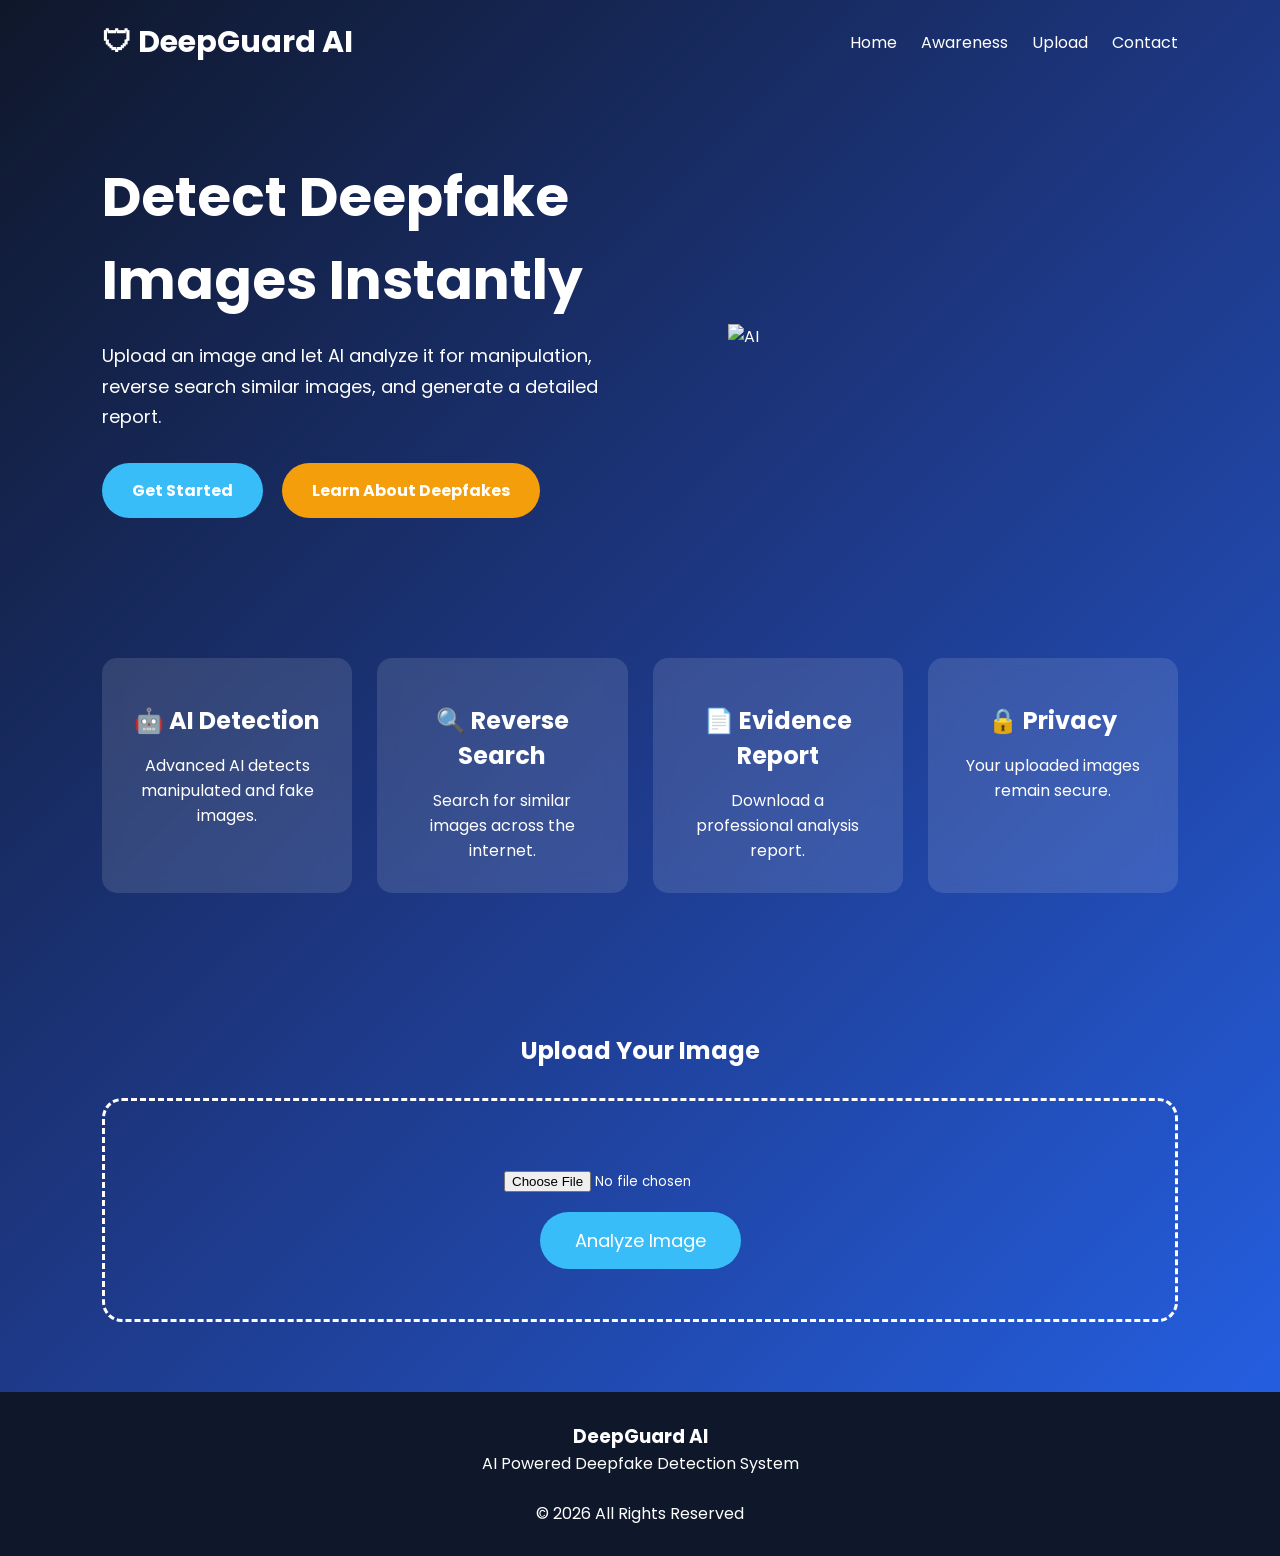
==== frontend/dashboard.html @ d9fc036c "created dashboard" ====
<!DOCTYPE html>
<html lang="en">
<head>
<meta charset="UTF-8">
<meta name="viewport" content="width=device-width, initial-scale=1.0">
<title>DeepGuard AI</title>

<link href="https://fonts.googleapis.com/css2?family=Poppins:wght@300;400;600;700&display=swap" rel="stylesheet">

<style>
*{
    margin:0;
    padding:0;
    box-sizing:border-box;
    font-family:'Poppins',sans-serif;
}

body{
    background:linear-gradient(135deg,#0f172a,#1e3a8a,#2563eb);
    color:white;
}

header{
    display:flex;
    justify-content:space-between;
    align-items:center;
    padding:20px 8%;
}

.logo{
    font-size:30px;
    font-weight:bold;
}

nav a{
    color:white;
    text-decoration:none;
    margin-left:20px;
}

.hero{
    display:flex;
    flex-wrap:wrap;
    justify-content:space-between;
    align-items:center;
    padding:70px 8%;
}

.hero-text{
    max-width:550px;
}

.hero h1{
    font-size:55px;
    margin-bottom:20px;
}

.hero p{
    font-size:18px;
    line-height:1.7;
    margin-bottom:30px;
}

.btn{
    display:inline-block;
    padding:15px 30px;
    background:#38bdf8;
    color:white;
    border-radius:50px;
    text-decoration:none;
    font-weight:bold;
    transition:.3s;
}

.btn:hover{
    background:white;
    color:#2563eb;
}
.awareness-btn{
    margin-left:15px;
    background:#f59e0b;
}

.awareness-btn:hover{
    background:white;
    color:#f59e0b;
}
@media(max-width:768px){

.awareness-btn{
    display:block;
    margin:15px auto 0;
}

}

.hero img{
    width:450px;
    max-width:100%;
}

.features{
    display:grid;
    grid-template-columns:repeat(auto-fit,minmax(250px,1fr));
    gap:25px;
    padding:70px 8%;
}

.card{
    background:rgba(255,255,255,.12);
    backdrop-filter:blur(10px);
    padding:30px;
    border-radius:15px;
    text-align:center;
    transition:.3s;
}

.card:hover{
    transform:translateY(-10px);
}

.card h2{
    margin:15px 0;
}

.upload{
    padding:70px 8%;
    text-align:center;
}

.upload-box{
    border:3px dashed white;
    border-radius:20px;
    padding:50px;
    margin-top:30px;
}

input[type=file]{
    margin:20px;
    color:white;
}

button{
    padding:15px 35px;
    border:none;
    border-radius:50px;
    background:#38bdf8;
    color:white;
    font-size:18px;
    cursor:pointer;
}

button:hover{
    background:white;
    color:#2563eb;
}

footer{
    padding:30px;
    text-align:center;
    background:#0f172a;
}

@media(max-width:768px){
.hero{
flex-direction:column;
text-align:center;
}

.hero h1{
font-size:38px;
}

.hero img{
margin-top:40px;
}
}
</style>

</head>
<body>

<header>

<div class="logo">🛡 DeepGuard AI</div>

<nav>
<a href="dashboard.html">Home</a>
<a href="awareness.html">Awareness</a>
<a href="#upload">Upload</a>
<a href="#">Contact</a>
</nav>

</header>

<section class="hero">

<div class="hero-text">

<h1>Detect Deepfake Images Instantly</h1>

<p>
Upload an image and let AI analyze it for manipulation,
reverse search similar images, and generate a detailed report.
</p>

<a href="#upload" class="btn">Get Started</a>

<a href="awareness.html" class="btn awareness-btn">
Learn About Deepfakes
</a>

</div>

<img src="https://images.unsplash.com/photo-1516321318423-f06f85e504b3?w=800" alt="AI">

</section>

<section class="features">

<div class="card">
<h2>🤖 AI Detection</h2>
<p>Advanced AI detects manipulated and fake images.</p>
</div>

<div class="card">
<h2>🔍 Reverse Search</h2>
<p>Search for similar images across the internet.</p>
</div>

<div class="card">
<h2>📄 Evidence Report</h2>
<p>Download a professional analysis report.</p>
</div>

<div class="card">
<h2>🔒 Privacy</h2>
<p>Your uploaded images remain secure.</p>
</div>

</section>

<section class="upload" id="upload">

<h1>Upload Your Image</h1>

<div class="upload-box">

<input type="file">

<br>

<button>Analyze Image</button>

</div>

</section>

<footer>

<h3>DeepGuard AI</h3>

<p>AI Powered Deepfake Detection System</p>

<br>

<p>© 2026 All Rights Reserved</p>

</footer>

</body>
</html>
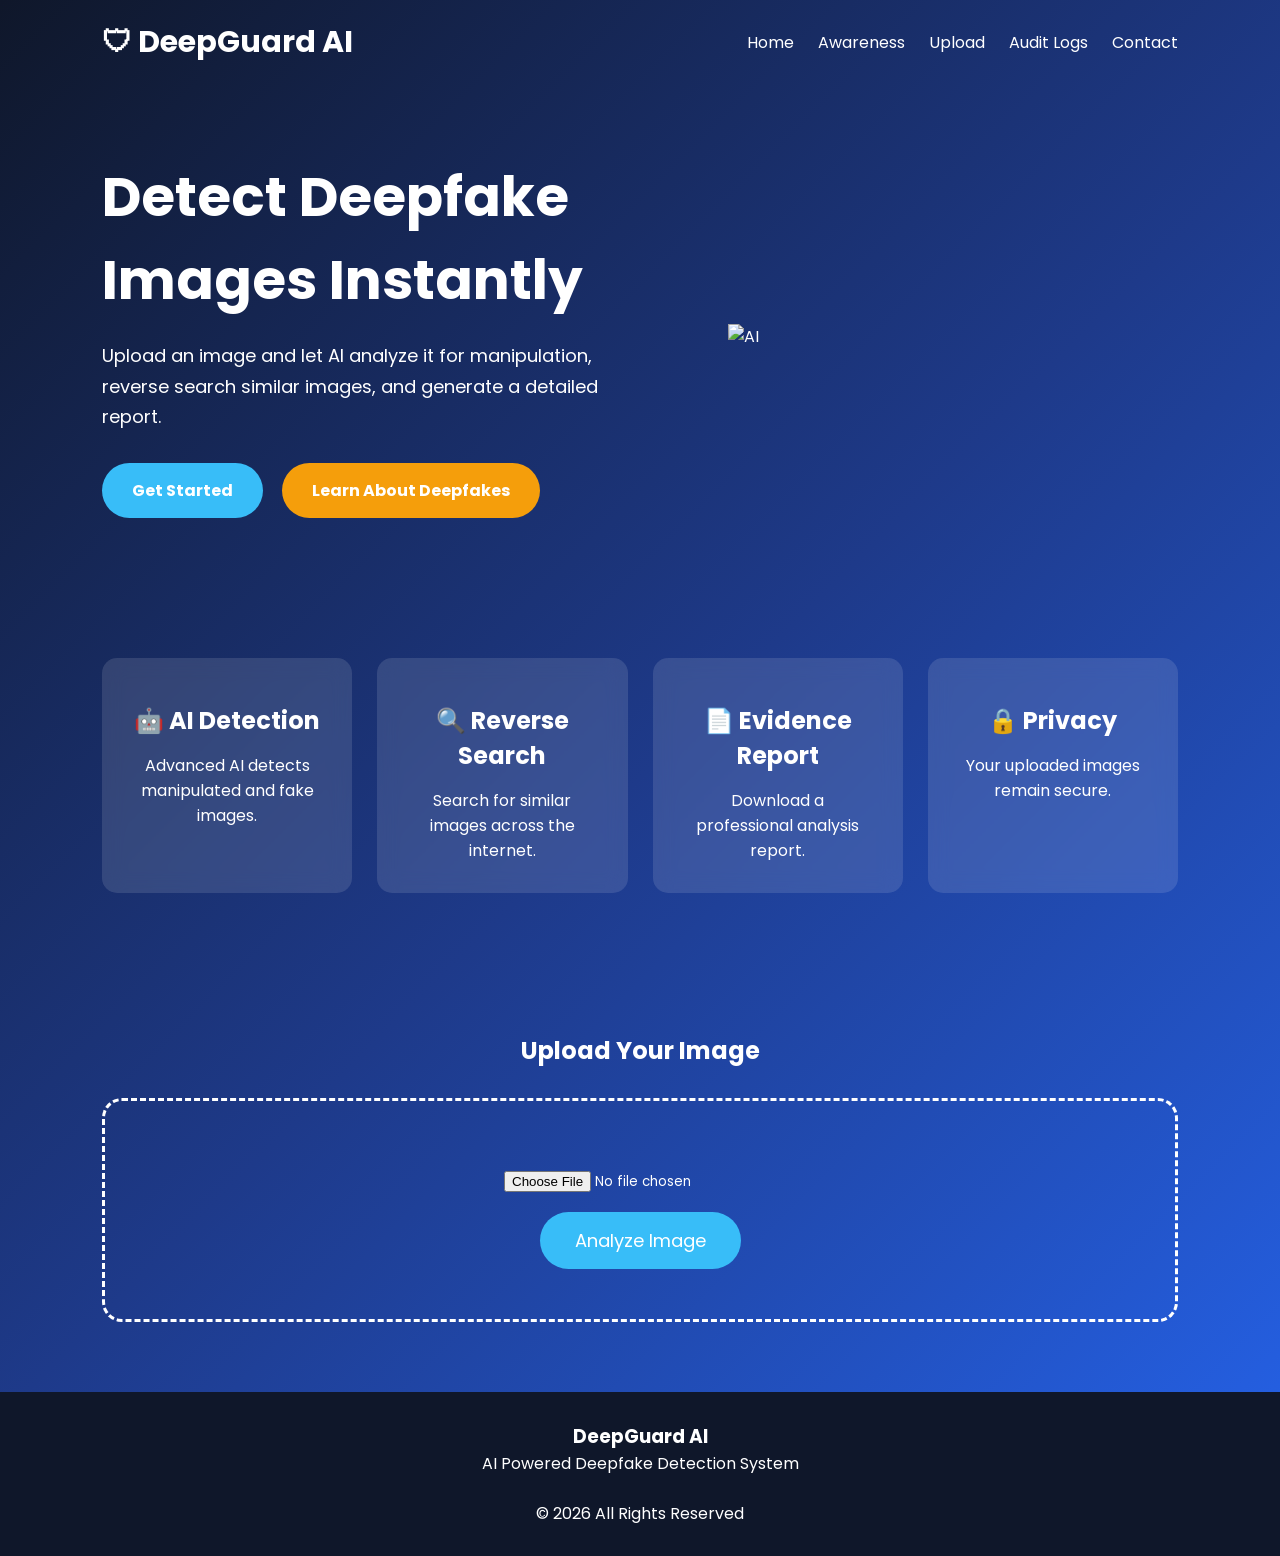
==== commit 7ad68032: "Complete DeepGuard implementation and audit logging" ====
--- a/frontend/dashboard.html
+++ b/frontend/dashboard.html
@@ -76,6 +76,7 @@
     background:white;
     color:#2563eb;
 }
+
 .awareness-btn{
     margin-left:15px;
     background:#f59e0b;
@@ -85,12 +86,13 @@
     background:white;
     color:#f59e0b;
 }
+
 @media(max-width:768px){
 
-.awareness-btn{
-    display:block;
-    margin:15px auto 0;
-}
+    .awareness-btn{
+        display:block;
+        margin:15px auto 0;
+    }
 
 }
 
@@ -162,22 +164,25 @@
 }
 
 @media(max-width:768px){
-.hero{
-flex-direction:column;
-text-align:center;
-}
-
-.hero h1{
-font-size:38px;
-}
-
-.hero img{
-margin-top:40px;
-}
+
+    .hero{
+        flex-direction:column;
+        text-align:center;
+    }
+
+    .hero h1{
+        font-size:38px;
+    }
+
+    .hero img{
+        margin-top:40px;
+    }
+
 }
 </style>
 
 </head>
+
 <body>
 
 <header>
@@ -185,10 +190,17 @@
 <div class="logo">🛡 DeepGuard AI</div>
 
 <nav>
+
 <a href="dashboard.html">Home</a>
+
 <a href="awareness.html">Awareness</a>
+
 <a href="#upload">Upload</a>
+
+<a href="audit.html">Audit Logs</a>
+
 <a href="#">Contact</a>
+
 </nav>
 
 </header>
@@ -212,30 +224,52 @@
 
 </div>
 
-<img src="https://images.unsplash.com/photo-1516321318423-f06f85e504b3?w=800" alt="AI">
+<img
+src="https://images.unsplash.com/photo-1516321318423-f06f85e504b3?w=800"
+alt="AI">
 
 </section>
 
 <section class="features">
 
 <div class="card">
+
 <h2>🤖 AI Detection</h2>
-<p>Advanced AI detects manipulated and fake images.</p>
+
+<p>
+Advanced AI detects manipulated and fake images.
+</p>
+
 </div>
 
 <div class="card">
+
 <h2>🔍 Reverse Search</h2>
-<p>Search for similar images across the internet.</p>
+
+<p>
+Search for similar images across the internet.
+</p>
+
 </div>
 
 <div class="card">
+
 <h2>📄 Evidence Report</h2>
-<p>Download a professional analysis report.</p>
+
+<p>
+Download a professional analysis report.
+</p>
+
 </div>
 
 <div class="card">
+
 <h2>🔒 Privacy</h2>
-<p>Your uploaded images remain secure.</p>
+
+<p>
+Your uploaded images remain secure.
+</p>
+
 </div>
 
 </section>
@@ -246,11 +280,20 @@
 
 <div class="upload-box">
 
-<input type="file">
+<input
+type="file"
+id="dashboardFile"
+accept="image/*">
 
 <br>
 
-<button>Analyze Image</button>
+<button
+type="button"
+id="analyzeBtn">
+
+Analyze Image
+
+</button>
 
 </div>
 
@@ -260,13 +303,421 @@
 
 <h3>DeepGuard AI</h3>
 
-<p>AI Powered Deepfake Detection System</p>
+<p>
+AI Powered Deepfake Detection System
+</p>
 
 <br>
 
-<p>© 2026 All Rights Reserved</p>
+<p>
+© 2026 All Rights Reserved
+</p>
 
 </footer>
+
+<script>
+
+const dashboardFile =
+    document.getElementById("dashboardFile");
+
+const analyzeBtn =
+    document.getElementById("analyzeBtn");
+
+
+if (analyzeBtn) {
+
+    analyzeBtn.addEventListener(
+        "click",
+        async () => {
+
+            if (!dashboardFile.files.length) {
+
+                alert(
+                    "Please select an image first."
+                );
+
+                return;
+
+            }
+
+
+            const file =
+                dashboardFile.files[0];
+
+
+            const formData =
+                new FormData();
+
+            formData.append(
+                "file",
+                file
+            );
+
+
+            analyzeBtn.disabled = true;
+
+            analyzeBtn.innerText =
+                "Analyzing...";
+
+
+            try {
+
+                const response =
+                    await fetch(
+                        "/api/analyze",
+                        {
+                            method: "POST",
+                            body: formData
+                        }
+                    );
+
+
+                const data =
+                    await response.json();
+
+
+                if (!response.ok) {
+
+                    throw new Error(
+                        data.error ||
+                        "Analysis failed."
+                    );
+
+                }
+
+
+                let resultBox =
+                    document.getElementById(
+                        "analysisResult"
+                    );
+
+
+                if (!resultBox) {
+
+                    resultBox =
+                        document.createElement(
+                            "div"
+                        );
+
+                    resultBox.id =
+                        "analysisResult";
+
+                    resultBox.style.marginTop =
+                        "30px";
+
+                    resultBox.style.padding =
+                        "25px";
+
+                    resultBox.style.borderRadius =
+                        "18px";
+
+                    resultBox.style.background =
+                        "rgba(255,255,255,.12)";
+
+                    resultBox.style.textAlign =
+                        "left";
+
+
+                    document
+                        .querySelector(
+                            ".upload-box"
+                        )
+                        .appendChild(
+                            resultBox
+                        );
+
+                }
+
+
+                resultBox.innerHTML = `
+
+                    <h2>
+                        🔎 Analysis Result
+                    </h2>
+
+                    <p>
+                        <strong>File:</strong>
+                        ${data.filename}
+                    </p>
+
+                    <p>
+                        <strong>Status:</strong>
+                        ${
+                            data.is_fake
+                            ? "⚠️ Deepfake Detected"
+                            : "✅ Authentic"
+                        }
+                    </p>
+
+                    <p>
+                        <strong>Confidence:</strong>
+                        ${data.confidence}
+                    </p>
+
+                    <p>
+                        <strong>Details:</strong>
+                        ${data.details}
+                    </p>
+
+                    <hr
+                        style="
+                            margin:25px 0;
+                            opacity:0.3;
+                        "
+                    >
+
+                    <h3>
+                        🌐 Reverse Image Search
+                    </h3>
+
+                    <p>
+                        <strong>
+                            Matches Found:
+                        </strong>
+
+                        ${data.reverse_search.matches_found}
+                    </p>
+
+                    <p>
+                        <strong>
+                            Digital Footprint:
+                        </strong>
+
+                        ${data.reverse_search.digital_footprint}
+                    </p>
+
+                    ${
+                        data.reverse_search.sources.length > 0
+                        ? `
+                            <h4>
+                                Places Where This Image Was Found
+                            </h4>
+
+                            ${data.reverse_search.sources.map(
+                                (source, index) => `
+
+                                    <div style="
+                                        margin:15px 0;
+                                        padding:15px;
+                                        border-radius:10px;
+                                        background:
+                                            rgba(
+                                                255,
+                                                255,
+                                                255,
+                                                .08
+                                            );
+                                    ">
+
+                                        <strong>
+                                            ${index + 1}.
+                                            ${source.title}
+                                        </strong>
+
+                                        <p>
+                                            Source:
+                                            ${source.source}
+                                        </p>
+
+                                        <a
+                                            href="${source.link}"
+                                            target="_blank"
+                                            rel="noopener noreferrer"
+                                            style="
+                                                color:#8ec5ff;
+                                            "
+                                        >
+                                            🔗 Open Source
+                                        </a>
+
+                                    </div>
+
+                                `
+                            ).join("")}
+
+                        `
+                        : `
+
+                            <p>
+                                No matching sources
+                                were found.
+                            </p>
+
+                        `
+                    }
+
+                    <button
+                        type="button"
+                        id="reportBtn"
+                        style="
+                            margin-top:20px;
+                            padding:12px 20px;
+                            border:none;
+                            border-radius:10px;
+                            cursor:pointer;
+                        "
+                    >
+
+                        📄 Generate Analysis Report
+
+                    </button>
+
+                `;
+
+
+                const reportBtn =
+                    document.getElementById(
+                        "reportBtn"
+                    );
+
+
+                reportBtn.addEventListener(
+                    "click",
+                    async () => {
+
+                        reportBtn.disabled =
+                            true;
+
+                        reportBtn.innerText =
+                            "Generating Report...";
+
+
+                        try {
+
+                            const reportResponse =
+                                await fetch(
+                                    "/api/report",
+                                    {
+                                        method: "POST",
+                                        headers: {
+                                            "Content-Type":
+                                                "application/json"
+                                        },
+                                        body:
+                                            JSON.stringify({
+
+                                                filename:
+                                                    data.filename,
+
+                                                is_fake:
+                                                    data.is_fake,
+
+                                                confidence:
+                                                    data.confidence,
+
+                                                details:
+                                                    data.details,
+
+                                                reverse_search:
+                                                    data.reverse_search
+
+                                            })
+                                    }
+                                );
+
+
+                            if (!reportResponse.ok) {
+
+                                const errorData =
+                                    await reportResponse.json();
+
+                                throw new Error(
+                                    errorData.error ||
+                                    "Report generation failed."
+                                );
+
+                            }
+
+
+                            const blob =
+                                await reportResponse.blob();
+
+
+                            const url =
+                                window.URL.createObjectURL(
+                                    blob
+                                );
+
+
+                            const link =
+                                document.createElement(
+                                    "a"
+                                );
+
+
+                            link.href = url;
+
+
+                            link.download =
+                                "DeepGuard_Analysis_Report.pdf";
+
+
+                            document.body.appendChild(
+                                link
+                            );
+
+
+                            link.click();
+
+
+                            link.remove();
+
+
+                            window.URL.revokeObjectURL(
+                                url
+                            );
+
+
+                        }
+
+                        catch (error) {
+
+                            alert(
+                                error.message
+                            );
+
+                        }
+
+                        finally {
+
+                            reportBtn.disabled =
+                                false;
+
+                            reportBtn.innerText =
+                                "📄 Generate Analysis Report";
+
+                        }
+
+                    }
+                );
+
+
+            }
+
+            catch (error) {
+
+                alert(
+                    error.message
+                );
+
+            }
+
+            finally {
+
+                analyzeBtn.disabled =
+                    false;
+
+                analyzeBtn.innerText =
+                    "Analyze Image";
+
+            }
+
+        }
+    );
+
+}
+
+</script>
 
 </body>
 </html>
